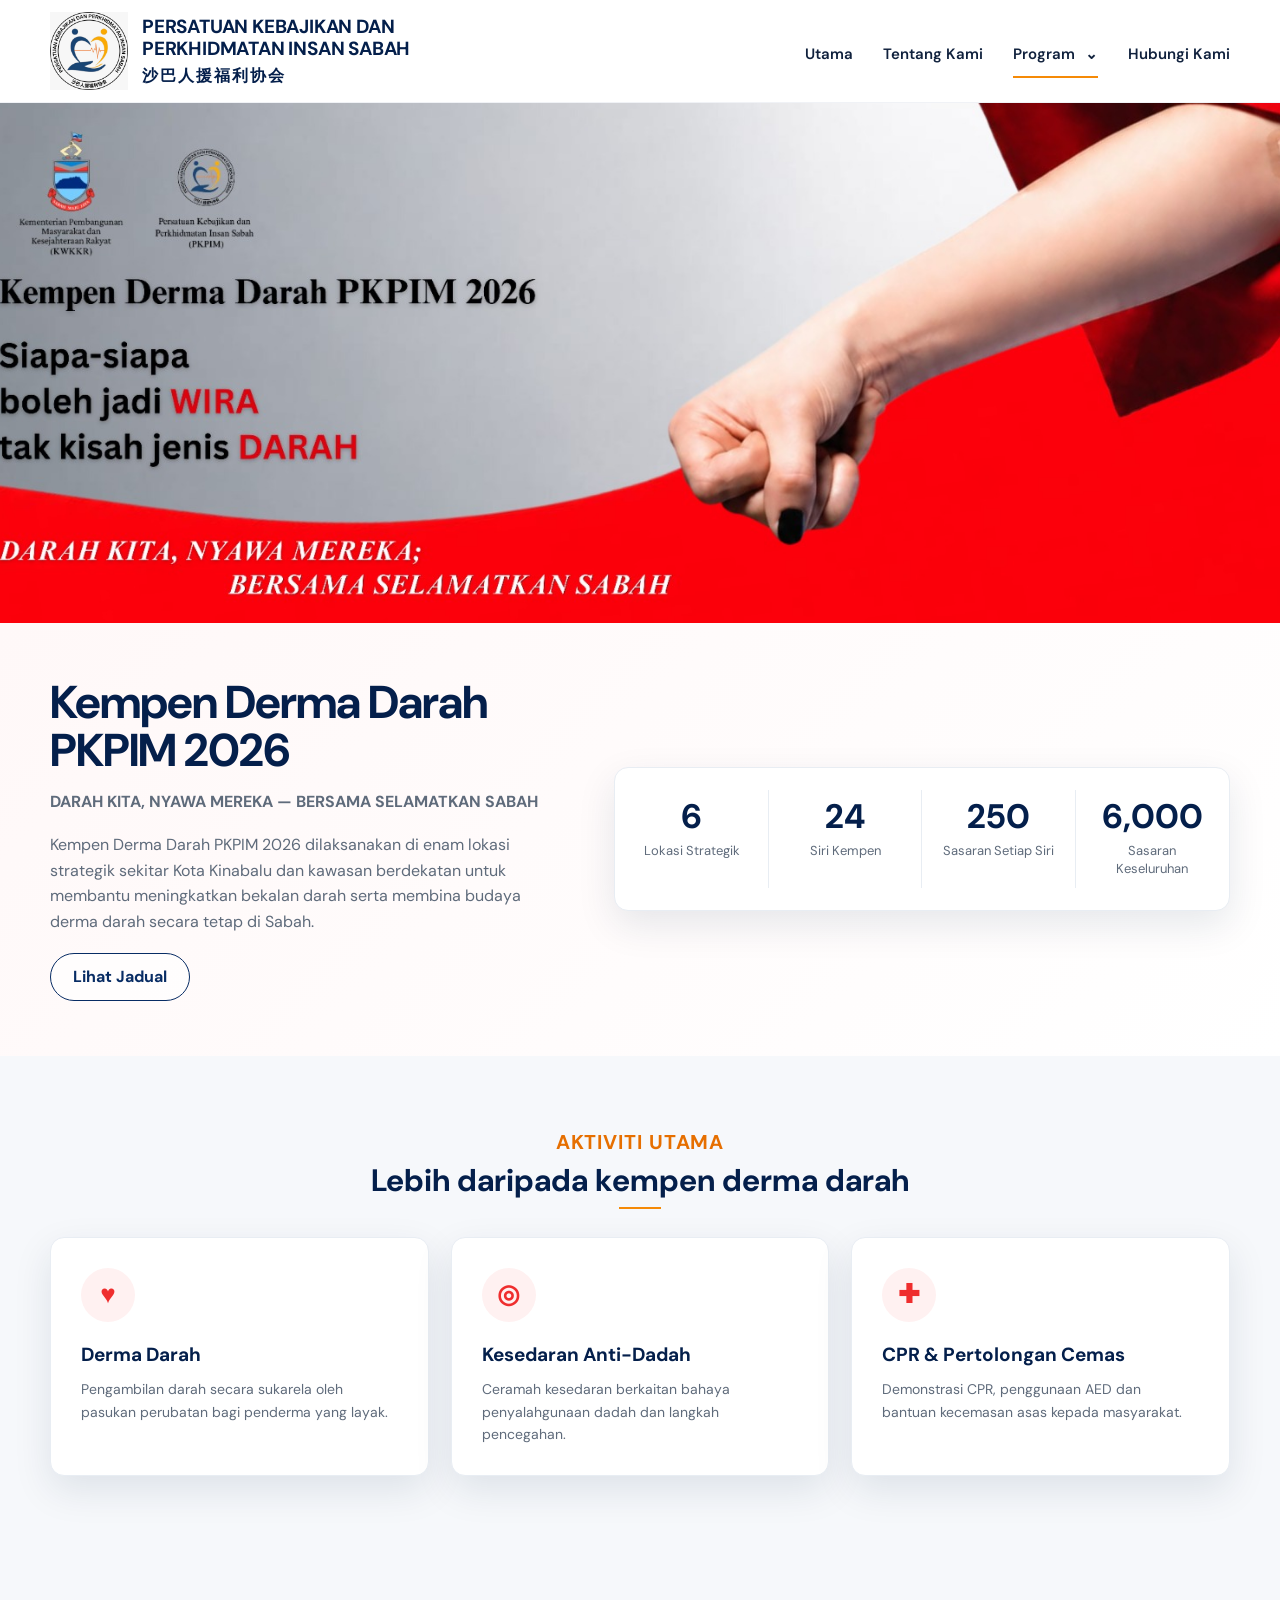
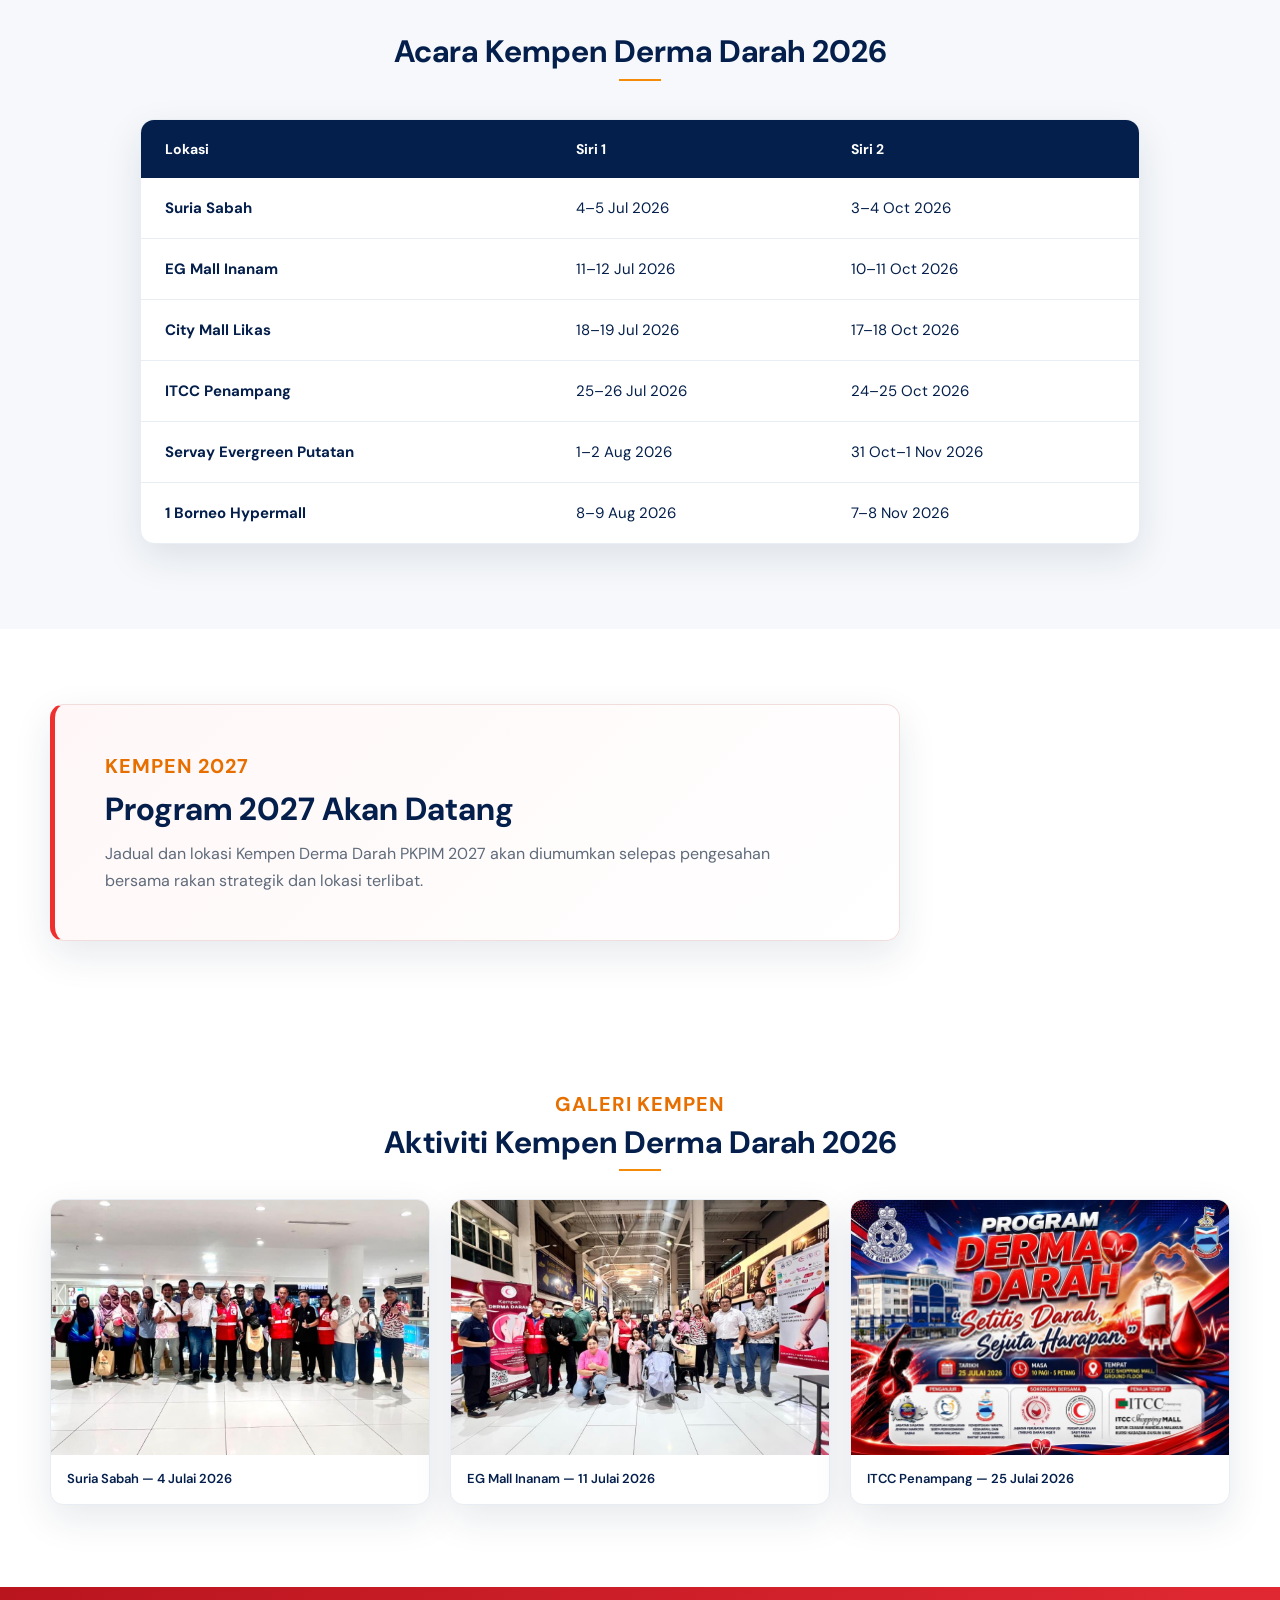
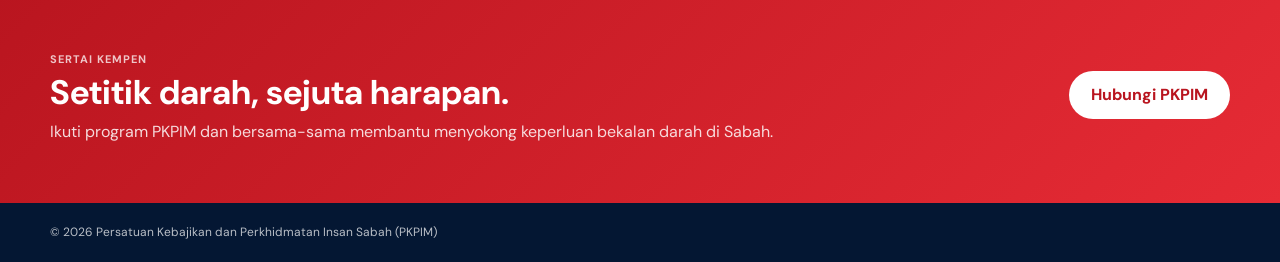
==== blood-donation.html @ ad0c4888 "Add files via upload" ====
<!DOCTYPE html>
<html lang="ms">
<head>
  <meta charset="UTF-8" />
  <meta name="viewport" content="width=device-width, initial-scale=1.0" />

  <meta
    name="description"
    content="Kempen Derma Darah PKPIM 2027 oleh Persatuan Kebajikan dan Perkhidmatan Insan Sabah."
  />

  <title>Kempen Derma Darah | PKPIM</title>

  <link rel="preconnect" href="https://fonts.googleapis.com" />
  <link rel="preconnect" href="https://fonts.gstatic.com" crossorigin />

  <link
    href="https://fonts.googleapis.com/css2?family=DM+Sans:wght@400;500;600;700&display=swap"
    rel="stylesheet"
  />

  <link rel="stylesheet" href="style.css" />
</head>

<body>

  <header class="site-header" id="top">
    <nav class="navbar container" aria-label="Navigasi utama">

      <a class="brand" href="index.html" aria-label="PKPIM halaman utama">
        <img
          src="assets/pkpim-logo.png"
          alt="Logo Persatuan Kebajikan dan Perkhidmatan Insan Sabah"
        />

        <span class="brand-copy">
          <strong>
            PERSATUAN KEBAJIKAN DAN<br />
            PERKHIDMATAN INSAN SABAH
          </strong>

          <small>沙巴人援福利协会</small>
        </span>
      </a>

      <button
        class="menu-toggle"
        type="button"
        aria-expanded="false"
        aria-controls="nav-menu"
        aria-label="Buka menu"
      >
        <span></span>
        <span></span>
        <span></span>
      </button>

      <div class="nav-menu" id="nav-menu">

        <a href="index.html">Utama</a>

        <a href="index.html#tentang">Tentang Kami</a>

        <div class="dropdown">

          <button
            class="dropdown-toggle active"
            type="button"
            aria-expanded="false"
          >
            Program
            <span class="chevron">⌄</span>
          </button>

          <div class="dropdown-menu">

            <a
              class="current-program"
              href="blood-donation.html"
            >
              Kempen Derma Darah
            </a>

            <a href="rotikan.html">
              ROTIKAN - Pendidikan Autisme
            </a>

            <a href="index.html#van-jenazah">
              Perkhidmatan Van Jenazah
            </a>

          </div>
        </div>

        <a href="index.html#hubungi">
          Hubungi Kami
        </a>

      </div>
    </nav>
  </header>


  <main>

    <!-- =========================
         BLOOD DONATION POSTER
         ========================= -->

    <section class="blood-hero">
      <div class="blood-hero-image"></div>
    </section>


    <!-- =========================
         BLOOD DONATION INTRO
         ========================= -->

    <section class="blood-intro">
  <div class="container blood-intro-grid">

    <div class="blood-hero-copy">
      <span class="blood-kicker"></span>

      <h1>
        Kempen Derma Darah<br />
        PKPIM 2026
      </h1>

      <p class="blood-tagline">
        DARAH KITA, NYAWA MEREKA — BERSAMA SELAMATKAN SABAH
      </p>

      <p>
        Kempen Derma Darah PKPIM 2026 dilaksanakan di enam lokasi strategik
        sekitar Kota Kinabalu dan kawasan berdekatan untuk membantu meningkatkan
        bekalan darah serta membina budaya derma darah secara tetap di Sabah.
      </p>

      <div class="hero-actions">

        <a class="btn btn-outline" href="#jadual-2026">
          Lihat Jadual
        </a>
      </div>
    </div>


    <div class="blood-stats-card">

      <div>
        <strong>6</strong>
        <span>Lokasi Strategik</span>
      </div>

      <div>
        <strong>24</strong>
        <span>Siri Kempen</span>
      </div>

      <div>
        <strong>250</strong>
        <span>Sasaran Setiap Siri</span>
      </div>

      <div>
        <strong>6,000</strong>
        <span>Sasaran Keseluruhan</span>
      </div>

    </div>

  </div>
</section>


    <!-- =========================
         ACTIVITIES
         ========================= -->

    <section class="blood-activities">

      <div class="container">

        <div class="section-title center">

          <span>
            AKTIVITI UTAMA
          </span>

          <h2>
            Lebih daripada kempen derma darah
          </h2>

          <i></i>

        </div>


        <div class="blood-card-grid">

          <article class="blood-info-card">

            <div class="blood-card-icon">
              ♥
            </div>

            <h3>
              Derma Darah
            </h3>

            <p>
              Pengambilan darah secara sukarela oleh pasukan
              perubatan bagi penderma yang layak.
            </p>

          </article>


          <article class="blood-info-card">

            <div class="blood-card-icon">
              ◎
            </div>

            <h3>
              Kesedaran Anti-Dadah
            </h3>

            <p>
              Ceramah kesedaran berkaitan bahaya penyalahgunaan dadah
              dan langkah pencegahan.
            </p>

          </article>


          <article class="blood-info-card">

            <div class="blood-card-icon">
              ✚
            </div>

            <h3>
              CPR &amp; Pertolongan Cemas
            </h3>

            <p>
              Demonstrasi CPR, penggunaan AED dan bantuan kecemasan
              asas kepada masyarakat.
            </p>

          </article>

        </div>

      </div>

    </section>

    <!-- =========================
         Schedule of the Event
         ========================= -->

    <section class="blood-schedule" id="jadual-2026">
  <div class="container">

    <div class="section-title center">
      <h2>Acara Kempen Derma Darah 2026</h2>
      <i></i>
    </div>

    <div class="blood-table-wrap">

      <table class="blood-event-table">

        <thead>
          <tr>
            <th>Lokasi</th>
            <th>Siri 1</th>
            <th>Siri 2</th>
          </tr>
        </thead>

        <tbody>

          <tr>
            <td>Suria Sabah</td>
            <td>4–5 Jul 2026</td>
            <td>3–4 Oct 2026</td>
          </tr>

          <tr>
            <td>EG Mall Inanam</td>
            <td>11–12 Jul 2026</td>
            <td>10–11 Oct 2026</td>
          </tr>

          <tr>
            <td>City Mall Likas</td>
            <td>18–19 Jul 2026</td>
            <td>17–18 Oct 2026</td>
          </tr>

          <tr>
            <td>ITCC Penampang</td>
            <td>25–26 Jul 2026</td>
            <td>24–25 Oct 2026</td>
          </tr>

          <tr>
            <td>Servay Evergreen Putatan</td>
            <td>1–2 Aug 2026</td>
            <td>31 Oct–1 Nov 2026</td>
          </tr>

          <tr>
            <td>1 Borneo Hypermall</td>
            <td>8–9 Aug 2026</td>
            <td>7–8 Nov 2026</td>
          </tr>

        </tbody>

      </table>

    </div>

  </div>
</section>


<!-- 2027 -->

<section class="blood-coming-soon">

  <div class="container">

    <div class="blood-coming-soon-inner">

      <span class="section-kicker">
        KEMPEN 2027
      </span>

      <h2>
        Program 2027 Akan Datang
      </h2>

      <p>
        Jadual dan lokasi Kempen Derma Darah PKPIM 2027 akan
        diumumkan selepas pengesahan bersama rakan strategik
        dan lokasi terlibat.
      </p>

    </div>

  </div>

</section>


    <!-- =========================
         GALLERY
         ========================= -->

    <section
      class="blood-gallery"
      id="galeri-kempen"
    >

      <div class="container">

        <div class="section-title center">

          <span>
            GALERI KEMPEN
          </span>

          <h2>
            Aktiviti Kempen Derma Darah 2026
          </h2>

          <i></i>

        </div>


        <div class="blood-gallery-grid">

          <figure>

            <img
              src="assets/blood-suriasabah.jpg"
              alt="Aktiviti kempen derma darah PKPIM di Suria Sabah"
            />

            <figcaption>
              Suria Sabah — 4 Julai 2026
            </figcaption>

          </figure>


          <figure>

            <img
              src="assets/blood-egmall.jpg"
              alt="Aktiviti kempen derma darah PKPIM di EG Mall Inanam"
            />

            <figcaption>
              EG Mall Inanam — 11 Julai 2026
            </figcaption>

          </figure>


          <figure>

            <img
              src="assets/blood-itcc.jpg"
              alt="Aktiviti kempen derma darah PKPIM di ITCC Penampang"
            />

            <figcaption>
              ITCC Penampang — 25 Julai 2026
            </figcaption>

          </figure>

        </div>

      </div>

    </section>


    <!-- =========================
         CTA
         ========================= -->

    <section class="blood-cta">

      <div class="container blood-cta-inner">

        <div>

          <span>
            SERTAI KEMPEN
          </span>

          <h2>
            Setitik darah, sejuta harapan.
          </h2>

          <p>
            Ikuti program PKPIM dan bersama-sama membantu menyokong
            keperluan bekalan darah di Sabah.
          </p>

        </div>


        <a
          class="btn blood-white-btn"
          href="index.html#hubungi"
        >
          Hubungi PKPIM
        </a>

      </div>

    </section>

  </main>


  <footer class="footer">

    <div class="container footer-row">

      <span>
        ©
        <span id="year"></span>
        Persatuan Kebajikan dan Perkhidmatan Insan Sabah (PKPIM)
      </span>


    </div>

  </footer>


  <script src="script.js"></script>

</body>
</html>
---- style.css ----
:root {
  --navy: #082c64;
  --navy-dark: #041f4b;
  --orange: #f58a07;
  --orange-dark: #e66f00;
  --red: #ef2e2e;
  --ink: #10213d;
  --muted: #5f6b7b;
  --line: #e8edf3;
  --surface: #ffffff;
  --soft: #f6f8fb;
  --shadow: 0 14px 38px rgba(12, 37, 71, 0.10);
  --radius: 14px;
  --container: 1180px;
}

* { box-sizing: border-box; }
html { scroll-behavior: smooth; }
body {
  margin: 0;
  font-family: "DM Sans", Arial, sans-serif;
  color: var(--ink);
  background: #fff;
  line-height: 1.6;
}
img { max-width: 100%; display: block; }
a { color: inherit; text-decoration: none; }
button { font: inherit; }
.container { width: min(var(--container), calc(100% - 40px)); margin: 0 auto; }

.site-header {
  position: sticky;
  top: 0;
  z-index: 1000;
  background: rgba(255, 255, 255, 0.97);
  border-bottom: 1px solid rgba(8, 44, 100, 0.06);
  backdrop-filter: blur(14px);
}

.navbar {
  min-height: 102px;
  display: flex;
  align-items: center;
  justify-content: space-between;
  gap: 28px;
}

.brand { display: flex; align-items: center; gap: 14px; min-width: 410px; }
.brand img { width: 78px; height: 78px; object-fit: contain; }
.brand-copy { display: flex; flex-direction: column; line-height: 1.18; }
.brand-copy strong { color: var(--navy-dark); font-size: 19px; font-weight: 700; letter-spacing: -0.2px; }
.brand-copy small { margin-top: 7px; color: var(--navy-dark); font-size: 16px; font-weight: 700; letter-spacing: 2px; }

.nav-menu { display: flex; align-items: center; gap: 30px; font-size: 15px; font-weight: 600; white-space: nowrap; }
.nav-menu > a:not(.support-button), .dropdown-toggle { position: relative; padding: 39px 0 34px; }
.nav-menu > a:not(.support-button)::after, .dropdown-toggle::after {
  content: "";
  position: absolute;
  left: 0;
  right: 0;
  bottom: 22px;
  height: 2px;
  background: var(--orange);
  transform: scaleX(0);
  transition: transform .2s ease;
}
.nav-menu > a:hover::after, .nav-menu > a.active::after, .dropdown:hover .dropdown-toggle::after { transform: scaleX(1); }
.nav-menu > a.active { color: var(--orange-dark); }

.dropdown { position: relative; }
.dropdown-toggle { border: 0; background: transparent; color: var(--ink); font-weight: 600; cursor: pointer; }
.chevron { margin-left: 6px; }
.dropdown-menu {
  position: absolute;
  left: -20px;
  top: 78px;
  min-width: 270px;
  padding: 9px;
  background: #fff;
  border: 1px solid var(--line);
  border-radius: 12px;
  box-shadow: var(--shadow);
  opacity: 0;
  visibility: hidden;
  transform: translateY(8px);
  transition: .2s ease;
}
.dropdown:hover .dropdown-menu, .dropdown.open .dropdown-menu { opacity: 1; visibility: visible; transform: translateY(0); }
.dropdown-menu a { display: block; padding: 11px 12px; border-radius: 8px; color: var(--ink); }
.dropdown-menu a:hover { background: var(--soft); color: var(--orange-dark); }

.support-button {
  display: inline-flex;
  align-items: center;
  gap: 8px;
  color: white;
  background: linear-gradient(135deg, var(--orange), #ff9d1c);
  padding: 13px 22px;
  border-radius: 999px;
  box-shadow: 0 8px 20px rgba(245, 138, 7, .22);
}

.menu-toggle { display: none; border: 0; background: transparent; padding: 6px; cursor: pointer; }
.menu-toggle span { display: block; width: 26px; height: 2px; margin: 5px 0; background: var(--navy-dark); }

.hero {
  position: relative;
  min-height: 500px;
  overflow: hidden;
  background: linear-gradient(90deg, #fffdf8 0%, #fff8ec 45%, #f3eadc 100%);
}
.hero-background {
  position: absolute;
  inset: 0 0 0 45%;
  background:
    linear-gradient(90deg, rgba(255, 250, 241, 1) 0%, rgba(255, 250, 241, .22) 22%, rgba(255,255,255,0) 42%),
    url("assets/hero-community.png") center/cover no-repeat;
}
.hero::after {
  content: "";
  position: absolute;
  inset: 0;
  pointer-events: none;
  background: linear-gradient(90deg, rgba(255,250,241,.22), rgba(255,255,255,0));
}
.hero-layout { position: relative; z-index: 2; min-height: 440px; display: flex; align-items: center; }
.hero-content { width: 50%; padding: 54px 0 92px; }
.hero h1 { margin: 0 0 16px; color: var(--navy-dark); font-size: clamp(42px, 4.3vw, 64px); line-height: 1.03; letter-spacing: -2px; }
.hero p { max-width: 590px; margin: 0 0 26px; color: #34445c; font-size: 18px; line-height: 1.55; }
.hero-actions { display: flex; flex-wrap: wrap; gap: 14px; }
.btn { display: inline-flex; align-items: center; justify-content: center; min-height: 48px; padding: 0 22px; border-radius: 999px; font-weight: 700; transition: .2s ease; }
.btn-primary { background: var(--navy); color: #fff; box-shadow: 0 8px 20px rgba(8,44,100,.18); }
.btn-primary:hover { background: var(--navy-dark); transform: translateY(-1px); }
.btn-outline { border: 1.5px solid var(--navy); color: var(--navy); background: rgba(255,255,255,.72); }
.btn-outline:hover { background: #fff; transform: translateY(-1px); }

.values-wrap { position: relative; z-index: 4; margin-top: -64px; }
.values-bar {
  display: grid;
  grid-template-columns: repeat(3, 1fr);
  background: linear-gradient(135deg, var(--navy), #0b3f84);
  border-radius: 12px 12px 0 0;
  overflow: hidden;
  box-shadow: 0 18px 40px rgba(7, 35, 77, .20);
}
.value-item { min-height: 124px; display: grid; grid-template-columns: 64px 1fr; align-items: center; gap: 14px; padding: 26px 34px; color: white; position: relative; }
.value-item:not(:last-child)::after { content: ""; position: absolute; right: 0; top: 24px; bottom: 24px; width: 1px; background: rgba(255,255,255,.28); }
.value-icon { color: var(--orange); font-size: 44px; line-height: 1; }
.value-item h3 { margin: 0 0 5px; font-size: 20px; }
.value-item p { margin: 0; color: rgba(255,255,255,.88); font-size: 14px; line-height: 1.45; }

.program-section { padding: 44px 0 28px; background: #fff; }
.section-title.center { text-align: center; margin-bottom: 28px; }
.section-title span, .section-kicker { color: var(--orange-dark); font-size: 20px; font-weight: 700; letter-spacing: .9px; }
.section-title h2 { margin: 4px 0 8px; color: var(--navy-dark); font-size: 31px; line-height: 1.2; }
.section-title i { display: block; width: 42px; height: 2px; margin: 0 auto; background: var(--orange); }
.program-grid { display: grid; grid-template-columns: repeat(3, 1fr); gap: 20px; }
.program-card { display: grid; grid-template-columns: 92px 1fr; gap: 18px; align-items: start; min-height: 166px; padding: 26px 24px; border: 1px solid #edf1f5; border-radius: 10px; background: #fff; box-shadow: var(--shadow); transition: transform .2s ease, box-shadow .2s ease; }
.program-card:hover { transform: translateY(-4px); box-shadow: 0 20px 48px rgba(12,37,71,.13); }
.program-icon { width: 74px; height: 74px; border-radius: 50%; display: grid; place-items: center; color: #fff; font-size: 35px; font-weight: 700; }
.blood-icon { background: linear-gradient(145deg, #f53b3b, #dc2424); }
.bread-icon { background: linear-gradient(145deg, #ff9e0c, #f07c00); }
.hearse-icon { background: linear-gradient(145deg, #596270, #303a48); }
.program-copy h3 { margin: 0 0 7px; color: var(--navy-dark); font-size: 18px; line-height: 1.25; }
.program-copy p { margin: 0 0 14px; color: var(--muted); font-size: 14px; line-height: 1.52; }
.learn-more { display: inline-flex; align-items: center; gap: 9px; font-size: 13px; font-weight: 500; }
.learn-more span { font-size: 24px; line-height: 0; }
.red-link { color: var(--red); }
.orange-link { color: var(--orange-dark); }
.disabled { color: #7d8795; }

.about-section { padding: 46px 0 50px; background: linear-gradient(90deg, #fff, #fbfcfe); border-top: 1px solid #f1f4f7; }
.about-grid { display: grid; grid-template-columns: 1.1fr 1.55fr; gap: 84px; align-items: end; }
.about-copy h2 { margin: 5px 0 12px; color: var(--navy-dark); font-size: 29px; line-height: 1.16; }
.about-copy p { margin: 0; color: var(--muted); font-size: 14px; max-width: 540px; }
.about-values { display: grid; grid-template-columns: repeat(3, 1fr); }
.about-values article { padding: 0 26px; min-height: 118px; }
.about-values article:not(:last-child) { border-right: 1px solid var(--line); }
.mini-icon { color: var(--navy); font-size: 32px; line-height: 1; margin-bottom: 8px; }
.about-values h3 { margin: 0 0 5px; color: var(--navy-dark); font-size: 15px; }
.about-values p { margin: 0; color: var(--muted); font-size: 12px; line-height: 1.45; }

.info-strip { padding: 24px 0; background: var(--soft); border-top: 1px solid var(--line); border-bottom: 1px solid var(--line); }
.info-grid { display: grid; grid-template-columns: repeat(3, 1fr); gap: 30px; }
.info-grid div { display: flex; flex-direction: column; }
.info-grid span { color: var(--orange-dark); font-size: 11px; font-weight: 700; letter-spacing: .8px; }
.info-grid strong { color: var(--navy-dark); font-size: 15px; }

.gallery-section { padding: 50px 0; }
.compact-section { text-align: center; max-width: 760px; }
.compact-section h2 { margin: 4px 0 8px; color: var(--navy-dark); }
.compact-section p { color: var(--muted); margin: 0; }

.contact-section { background: linear-gradient(135deg, var(--navy-dark), var(--navy)); color: white; padding: 52px 0; }
.contact-grid { display: grid; grid-template-columns: 1fr 1fr; gap: 80px; align-items: center; }
.section-kicker.light { color: #ffae3c; }
.contact-section h2 { margin: 6px 0 0; font-size: 34px; line-height: 1.16; }
.contact-details p { margin: 0 0 8px; color: rgba(255,255,255,.84); }
.contact-details a { color: #fff; font-weight: 600; }

.footer { padding: 20px 0; background: #041733; color: rgba(255,255,255,.72); font-size: 12px; }
.footer-row { display: flex; align-items: center; justify-content: space-between; gap: 20px; }
.footer a { color: #fff; }

@media (max-width: 1100px) {
  .brand { min-width: auto; }
  .brand-copy strong { font-size: 15px; }
  .brand-copy small { font-size: 13px; }
  .nav-menu { gap: 18px; }
  .support-button { padding: 11px 15px; }
}

@media (max-width: 900px) {
  .navbar { min-height: 82px; }
  .brand img { width: 60px; height: 60px; }
  .brand-copy strong { font-size: 13px; }
  .brand-copy small { font-size: 11px; }
  .menu-toggle { display: block; }
  .nav-menu {
    position: absolute;
    top: 82px;
    left: 0;
    right: 0;
    display: none;
    flex-direction: column;
    align-items: stretch;
    gap: 0;
    padding: 12px 20px 22px;
    background: white;
    border-top: 1px solid var(--line);
    box-shadow: 0 16px 30px rgba(0,0,0,.08);
  }
  .nav-menu.open { display: flex; }
  .nav-menu > a:not(.support-button), .dropdown-toggle { width: 100%; padding: 12px 0; text-align: left; }
  .nav-menu > a::after, .dropdown-toggle::after { display: none; }
  .support-button { margin-top: 8px; align-self: flex-start; }
  .dropdown-menu { position: static; display: none; opacity: 1; visibility: visible; transform: none; box-shadow: none; border: 0; padding: 0 0 0 14px; }
  .dropdown.open .dropdown-menu { display: block; }

  .hero-background { inset: 0; opacity: .33; background-position: 65% center; }
  .hero::before { content: ""; position: absolute; inset: 0; background: rgba(255,250,241,.58); }
  .hero-content { width: 80%; }
  .values-bar { grid-template-columns: 1fr; border-radius: 12px; }
  .value-item:not(:last-child)::after { left: 28px; right: 28px; top: auto; bottom: 0; width: auto; height: 1px; }
  .program-grid { grid-template-columns: 1fr; }
  .about-grid { grid-template-columns: 1fr; gap: 34px; }
  .about-values { gap: 0; }
  .contact-grid { grid-template-columns: 1fr; gap: 28px; }
}

@media (max-width: 620px) {
  .container { width: min(100% - 28px, var(--container)); }
  .brand-copy { display: none; }
  .hero-layout { min-height: 420px; }
  .hero-content { width: 100%; padding: 48px 0 96px; }
  .hero h1 { font-size: 42px; }
  .hero p { font-size: 16px; }
  .hero-actions { flex-direction: column; align-items: flex-start; }
  .values-wrap { margin-top: -54px; }
  .value-item { padding: 22px 24px; grid-template-columns: 48px 1fr; }
  .value-icon { font-size: 34px; }
  .program-card { grid-template-columns: 72px 1fr; padding: 22px 18px; }
  .program-icon { width: 62px; height: 62px; }
  .about-values { grid-template-columns: 1fr; }
  .about-values article { padding: 18px 0; border-right: 0 !important; border-bottom: 1px solid var(--line); }
  .info-grid { grid-template-columns: 1fr; gap: 16px; }
  .footer-row { flex-direction: column; align-items: flex-start; }
}

/* =========================
   KEMPEN DERMA DARAH PAGE
   ========================= */

.current-program {
  color: var(--red) !important;
  font-weight: 700 !important;
}

.dropdown-toggle.active::after {
  transform: scaleX(1);
}


/* =========================
   BLOOD HERO POSTER
   ========================= */

.blood-hero {
  width: 100%;
  height: 520px;
  overflow: hidden;
  background: #fff;
}

.blood-hero-image {
  width: 100%;
  height: 100%;

  background:
    url("assets/blood-donation-poster.jpg")
    center center / cover
    no-repeat;
}


/* =========================
   BLOOD INTRO
   ========================= */

.blood-intro {
  padding: 55px 0;
  background: linear-gradient(
    135deg,
    #fff8f8 0%,
    #ffffff 100%
  );
}

.blood-intro-grid {
  display: grid;
  grid-template-columns: 0.9fr 1.1fr;
  gap: 60px;
  align-items: center;
}

.blood-hero-copy {
  width: 100%;
}


.blood-hero-copy h1 {
  margin: 0 0 14px;
  color: var(--navy-dark);
  font-size: 46px;
  line-height: 1.05;
  letter-spacing: -1px;
}

.blood-tagline {
  color: var(--red);
  font-weight: 700;
  font-size: 15px;
}

.blood-hero-copy > p {
  max-width: 550px;
  color: var(--muted);
  font-size: 16px;
  margin: 0 0 18px;
}

.blood-btn {
  background: var(--red);
  color: #fff;
}

.blood-btn:hover {
  background: #d92424;
  transform: translateY(-1px);
}


/* =========================
   BLOOD STATS
   ========================= */

.blood-stats-card {
  display: grid;
  grid-template-columns: repeat(4, 1fr);

  background: #fff;
  border: 1px solid var(--line);
  border-radius: 14px;

  box-shadow: var(--shadow);
  overflow: hidden;
}

.blood-stats-card div {
  position: relative;
  padding: 32px 16px;
  text-align: center;
}

.blood-stats-card div:not(:last-child)::after {
  content: "";
  position: absolute;
  right: 0;
  top: 22px;
  bottom: 22px;
  width: 1px;
  background: var(--line);
}

.blood-stats-card strong {
  display: block;
  color: var(--navy-dark);
  font-size: 34px;
  line-height: 1;
}

.blood-stats-card span {
  display: block;
  margin-top: 8px;
  color: var(--muted);
  font-size: 13px;
  line-height: 1.4;
}


/* =========================
   BLOOD ABOUT
   ========================= */

.blood-about,
.blood-partners {
  padding: 72px 0;
}

.blood-two-col {
  display: grid;
  grid-template-columns: .85fr 1.15fr;
  gap: 90px;
  align-items: start;
}

.blood-two-col h2 {
  margin: 7px 0 0;
  color: var(--navy-dark);
  font-size: 34px;
  line-height: 1.16;
}

.blood-body-copy p {
  margin: 0 0 16px;
  color: var(--muted);
  font-size: 16px;
}


/* =========================
   ACTIVITIES
   ========================= */

.blood-activities {
  padding: 70px 0 78px;
  background: var(--soft);
}

.blood-card-grid {
  display: grid;
  grid-template-columns: repeat(3, 1fr);
  gap: 22px;
}

.blood-info-card {
  background: #fff;
  border: 1px solid var(--line);
  border-radius: 14px;
  padding: 30px;
  box-shadow: var(--shadow);
}

.blood-card-icon {
  width: 54px;
  height: 54px;
  border-radius: 50%;

  display: grid;
  place-items: center;

  margin-bottom: 18px;

  background: #fff1f1;
  color: var(--red);

  font-size: 26px;
  font-weight: 700;
}

.blood-info-card h3 {
  margin: 0 0 8px;
  color: var(--navy-dark);
  font-size: 19px;
}

.blood-info-card p {
  margin: 0;
  color: var(--muted);
  font-size: 14px;
}


/* =========================
   PARTNERS
   ========================= */

.blood-partners {
  background: #fff;
  border-top: 1px solid var(--line);
}

.partner-list {
  display: grid;
  grid-template-columns: repeat(2, 1fr);
  gap: 12px;
}

.partner-list span {
  padding: 18px 20px;
  border: 1px solid var(--line);
  border-radius: 10px;

  color: var(--navy-dark);
  font-weight: 600;

  background: #fff;
}


/* =========================
   GALLERY
   ========================= */

.blood-gallery {
  padding: 72px 0 82px;
  background: #fff;
}

.blood-gallery-grid {
  display: grid;
  grid-template-columns: repeat(3, 1fr);
  gap: 20px;
}

.blood-gallery figure {
  margin: 0;

  border-radius: 13px;
  overflow: hidden;

  background: #fff;
  border: 1px solid var(--line);

  box-shadow: var(--shadow);
}

.blood-gallery img {
  width: 100%;
  height: 255px;
  object-fit: cover;
}

.blood-gallery figcaption {
  padding: 14px 16px;
  color: var(--navy-dark);
  font-size: 13px;
  font-weight: 600;
}


/* =========================
   CTA
   ========================= */

.blood-cta {
  padding: 58px 0;

  background: linear-gradient(
    135deg,
    #b9151f,
    #e62b35
  );

  color: #fff;
}

.blood-cta-inner {
  display: flex;
  justify-content: space-between;
  align-items: center;
  gap: 40px;
}

.blood-cta span {
  font-size: 11px;
  font-weight: 700;
  letter-spacing: 1px;

  color: rgba(255, 255, 255, .75);
}

.blood-cta h2 {
  margin: 4px 0 7px;
  font-size: 34px;
  line-height: 1.12;
}

.blood-cta p {
  margin: 0;
  color: rgba(255, 255, 255, .84);
}

.blood-white-btn {
  background: #fff;
  color: #b9151f;
  white-space: nowrap;
}

.blood-white-btn:hover {
  transform: translateY(-1px);
}


/* =========================
   TABLET
   ========================= */

@media (max-width: 900px) {

  .blood-hero {
    height: 380px;
  }

  .blood-intro-grid,
  .blood-two-col {
    grid-template-columns: 1fr;
    gap: 36px;
  }

  .blood-stats-card {
    grid-template-columns: repeat(2, 1fr);
  }

  .blood-stats-card div:nth-child(2)::after {
    display: none;
  }

  .blood-stats-card div:nth-child(1),
  .blood-stats-card div:nth-child(2) {
    border-bottom: 1px solid var(--line);
  }

  .blood-card-grid,
  .blood-gallery-grid {
    grid-template-columns: 1fr;
  }

  .blood-gallery img {
    height: auto;
  }

  .blood-cta-inner {
    align-items: flex-start;
    flex-direction: column;
  }

}


/* =========================
   MOBILE
   ========================= */

@media (max-width: 620px) {

  .blood-hero {
    height: 250px;
  }

  .blood-hero-image {
    background-position: center;
  }

  .blood-intro {
    padding: 42px 0;
  }

  .blood-hero-copy h1 {
    font-size: 36px;
  }

  .blood-stats-card div {
    padding: 24px 12px;
  }

  .blood-stats-card strong {
    font-size: 28px;
  }

  .blood-about,
  .blood-partners,
  .blood-gallery,
  .blood-activities {
    padding: 52px 0;
  }

  .blood-two-col h2 {
    font-size: 29px;
  }

  .partner-list {
    grid-template-columns: 1fr;
  }

}

/* =========================
   BLOOD EVENT SCHEDULE
   ========================= */

.blood-schedule {
  padding: 75px 0 85px;
  background: var(--soft);
}


/* Table container */

.blood-table-wrap {
  max-width: 1000px;
  margin: 38px auto 0;

  background: #fff;
  border: 1px solid var(--line);
  border-radius: 14px;

  overflow: hidden;
  box-shadow: var(--shadow);
}


/* Table */

.blood-event-table {
  width: 100%;
  border-collapse: collapse;
}


/* Table heading */

.blood-event-table thead {
  background: var(--navy-dark);
}

.blood-event-table th {
  padding: 18px 24px;

  color: #fff;
  font-size: 14px;
  font-weight: 700;

  text-align: left;
}


/* Table content */

.blood-event-table td {
  padding: 18px 24px;

  color: var(--navy-dark);
  font-size: 15px;

  border-bottom: 1px solid var(--line);
}


/* Make location stronger */

.blood-event-table td:first-child {
  font-weight: 700;
}


/* Remove border from last row */

.blood-event-table tbody tr:last-child td {
  border-bottom: none;
}


/* Hover effect */

.blood-event-table tbody tr {
  transition: background .2s ease;
}

.blood-event-table tbody tr:hover {
  background: #fff7f7;
}


/* =========================
   2027 COMING SOON
   ========================= */

.blood-coming-soon {
  padding: 75px 0;
  background: #fff;
}

.blood-coming-soon-inner {
  max-width: 850px;

  padding: 45px 50px;

  background: linear-gradient(
    135deg,
    #fff7f7,
    #ffffff
  );

  border: 1px solid #f2dddd;
  border-left: 5px solid var(--red);
  border-radius: 14px;

  box-shadow: var(--shadow);
}

.blood-coming-soon-inner h2 {
  margin: 8px 0 12px;

  color: var(--navy-dark);

  font-size: 32px;
  line-height: 1.2;
}

.blood-coming-soon-inner p {
  margin: 0;

  max-width: 720px;

  color: var(--muted);

  font-size: 16px;
  line-height: 1.7;
}


/* =========================
   TABLET
   ========================= */

@media (max-width: 900px) {

  .blood-table-wrap {
    overflow-x: auto;
  }

  .blood-event-table {
    min-width: 700px;
  }

}


/* =========================
   MOBILE
   ========================= */

@media (max-width: 620px) {

  .blood-schedule,
  .blood-coming-soon {
    padding: 52px 0;
  }

  .blood-table-wrap {
    margin-top: 28px;
    border-radius: 10px;
  }

  .blood-event-table th,
  .blood-event-table td {
    padding: 15px 18px;
    font-size: 13px;
    white-space: nowrap;
  }

  .blood-coming-soon-inner {
    padding: 32px 25px;
  }

  .blood-coming-soon-inner h2 {
    font-size: 27px;
  }

}

/* =========================
   ROTIKAN PAGE
   ========================= */
.rotikan-current { color: var(--orange-dark) !important; font-weight: 700 !important; }

.rotikan-hero {
  padding: 64px 0;
  background: linear-gradient(135deg, #fffaf1 0%, #ffffff 58%, #f7f9fc 100%);
}
.rotikan-hero-grid {
  display: grid;
  grid-template-columns: .9fr 1.1fr;
  gap: 60px;
  align-items: center;
}
.rotikan-kicker {
  display: inline-block;
  color: var(--orange-dark);
  font-size: 12px;
  font-weight: 700;
  letter-spacing: 1px;
  margin-bottom: 10px;
}
.rotikan-hero h1 {
  margin: 0;
  color: var(--navy-dark);
  font-size: clamp(54px, 6vw, 84px);
  line-height: .95;
  letter-spacing: -3px;
}
.rotikan-tagline {
  margin: 10px 0 14px !important;
  color: var(--orange-dark) !important;
  font-size: 24px !important;
  font-weight: 700;
}
.rotikan-hero-copy > p {
  max-width: 590px;
  margin: 0 0 22px;
  color: var(--muted);
  font-size: 17px;
}
.rotikan-btn { background: var(--orange); color: #fff; }
.rotikan-btn:hover { background: var(--orange-dark); transform: translateY(-1px); }
.rotikan-hero-image {
  display: flex;
  align-items: center;
  justify-content: center;

  padding: 30px;

  border-radius: 18px;
  background: #fff;

  box-shadow: 0 18px 45px rgba(95, 60, 15, .10);
}

.rotikan-hero-image img {
  width: 100%;
  max-width: 500px;

  height: auto;

  object-fit: contain;
}

.rotikan-stats { background: var(--navy-dark); color: #fff; }
.rotikan-stats-grid { display: grid; grid-template-columns: repeat(4, 1fr); }
.rotikan-stats-grid div { padding: 28px 22px; text-align: center; position: relative; }
.rotikan-stats-grid div:not(:last-child)::after {
  content: "";
  position: absolute;
  right: 0;
  top: 20px;
  bottom: 20px;
  width: 1px;
  background: rgba(255,255,255,.18);
}
.rotikan-stats strong { display: block; font-size: 30px; line-height: 1.1; }
.rotikan-stats span { display: block; margin-top: 7px; color: rgba(255,255,255,.76); font-size: 13px; }

.rotikan-about { padding: 72px 0; }
.rotikan-two-col { display: grid; grid-template-columns: .85fr 1.15fr; gap: 90px; align-items: start; }
.rotikan-two-col h2, .beneficiaries-copy h2, .live-fund-copy h2 {
  margin: 7px 0 0;
  color: var(--navy-dark);
  font-size: 34px;
  line-height: 1.16;
}
.rotikan-body-copy p { margin: 0 0 16px; color: var(--muted); font-size: 16px; }

.rotikan-beneficiaries { padding: 72px 0; background: var(--soft); }
.beneficiaries-grid { display: grid; grid-template-columns: .8fr 1.2fr; gap: 70px; align-items: center; }
.beneficiaries-copy p { color: var(--muted); margin: 16px 0 0; }
.rotikan-facts { display: grid; grid-template-columns: repeat(2, 1fr); gap: 16px; }
.rotikan-facts div { padding: 24px; background: #fff; border: 1px solid var(--line); border-radius: 12px; box-shadow: var(--shadow); }
.rotikan-facts strong { display: block; color: var(--orange-dark); font-size: 30px; line-height: 1; margin-bottom: 8px; }
.rotikan-facts span { color: var(--muted); font-size: 13px; }

.rotikan-live-fund { padding: 78px 0; background: #fff; }
.live-fund-grid { display: grid; grid-template-columns: .8fr 1.2fr; gap: 70px; align-items: center; }
.live-fund-copy p { color: var(--muted); max-width: 520px; }
.fund-status { display: inline-flex; align-items: center; gap: 8px; margin-top: 10px; color: var(--orange-dark); font-size: 13px; font-weight: 700; }
.live-dot { width: 9px; height: 9px; border-radius: 50%; background: #20a35a; box-shadow: 0 0 0 5px rgba(32,163,90,.12); }
.fund-counter-card { padding: 34px; border-radius: 16px; background: linear-gradient(135deg, #fff8ec, #ffffff); border: 1px solid #f3dfbf; box-shadow: var(--shadow); }
.fund-label { display: block; color: var(--muted); font-size: 13px; font-weight: 600; }
.fund-counter-card strong { display: block; margin: 4px 0 22px; color: var(--navy-dark); font-size: clamp(40px, 5vw, 64px); line-height: 1; }
.fund-progress { height: 12px; overflow: hidden; border-radius: 999px; background: #eee4d3; }
.fund-progress span { display: block; width: 0; height: 100%; border-radius: inherit; background: linear-gradient(90deg, var(--orange), #ffae3c); transition: width .8s ease; }
.fund-meta { display: flex; justify-content: space-between; gap: 15px; margin-top: 10px; color: var(--muted); font-size: 12px; }
.fund-note { display: block; margin-top: 18px; color: #7d8795; font-size: 11px; line-height: 1.5; }

.rotikan-fund-use { padding: 72px 0 80px; background: var(--soft); }
.rotikan-fund-list { display: grid; grid-template-columns: repeat(3, 1fr); gap: 14px; }
.rotikan-fund-list span { padding: 20px; border-radius: 11px; background: #fff; border: 1px solid var(--line); color: var(--navy-dark); font-weight: 600; text-align: center; }

.rotikan-location { padding: 76px 0 82px; background: #fff; }
.location-layout { display: grid; grid-template-columns: .72fr 1.28fr; gap: 26px; align-items: stretch; }
.location-panel, .rotikan-map-card { border: 1px solid var(--line); border-radius: 14px; overflow: hidden; background: #fff; box-shadow: var(--shadow); }
.location-panel { padding: 28px; }
.location-panel h3 { margin: 0 0 8px; color: var(--navy-dark); font-size: 20px; }
.location-panel > p { margin: 0 0 22px; color: var(--muted); font-size: 14px; }
.location-list { display: grid; gap: 12px; }
.location-empty { padding: 20px; border-radius: 10px; background: var(--soft); }
.location-empty strong { display: block; color: var(--navy-dark); margin-bottom: 6px; }
.location-empty span { display: block; color: var(--muted); font-size: 13px; }
.rotikan-map-card iframe { width: 100%; height: 420px; border: 0; display: block; }
.map-caption { padding: 12px 16px; background: #fff; color: var(--muted); font-size: 12px; border-top: 1px solid var(--line); }

.rotikan-cta { padding: 58px 0; background: linear-gradient(135deg, #d66f00, #f58a07); color: #fff; }
.rotikan-cta-inner { display: flex; justify-content: space-between; align-items: center; gap: 40px; }
.rotikan-cta span { font-size: 11px; font-weight: 700; letter-spacing: 1px; color: rgba(255,255,255,.78); }
.rotikan-cta h2 { margin: 4px 0 7px; font-size: 34px; line-height: 1.12; }
.rotikan-cta p { margin: 0; color: rgba(255,255,255,.88); }
.rotikan-white-btn { background: #fff; color: var(--orange-dark); white-space: nowrap; }
.rotikan-white-btn:hover { transform: translateY(-1px); }

@media (max-width: 900px) {
  .rotikan-hero-grid, .rotikan-two-col, .beneficiaries-grid, .live-fund-grid, .location-layout { grid-template-columns: 1fr; gap: 36px; }
  .rotikan-hero-image { order: -1; }
  .rotikan-stats-grid { grid-template-columns: repeat(2, 1fr); }
  .rotikan-stats-grid div:nth-child(2)::after { display: none; }
  .rotikan-fund-list { grid-template-columns: repeat(2, 1fr); }
  .rotikan-cta-inner { flex-direction: column; align-items: flex-start; }
}

@media (max-width: 620px) {
  .rotikan-hero { padding: 30px 0 44px; }
  .rotikan-hero h1 { font-size: 52px; }
  .rotikan-tagline { font-size: 20px !important; }
  .rotikan-about, .rotikan-beneficiaries, .rotikan-live-fund, .rotikan-fund-use, .rotikan-location { padding: 52px 0; }
  .rotikan-two-col h2, .beneficiaries-copy h2, .live-fund-copy h2 { font-size: 29px; }
  .rotikan-facts, .rotikan-fund-list { grid-template-columns: 1fr; }
  .fund-counter-card { padding: 24px; }
  .fund-meta { flex-direction: column; gap: 4px; }
  .rotikan-map-card iframe { height: 340px; }
}

/* =========================
   ROTIKAN TABUNG
   ========================= */

.rotikan-live-fund {
  padding: 80px 0 90px;
  background: #fffaf3;
}


/* Description */

.tabung-description {
  max-width: 650px;

  margin: 0 auto 45px;

  text-align: center;

  color: var(--muted);

  font-size: 16px;
  line-height: 1.7;
}


/* Center tabung */

.tabung-wrap {
  display: flex;
  justify-content: center;
  align-items: center;
}


/* Main tabung */

.tabung {
  position: relative;

  width: 350px;
}


/* =========================
   TABUNG TOP / LID
   ========================= */

.tabung-lid {
  position: relative;
  z-index: 2;

  width: 290px;
  height: 62px;

  margin: 0 auto -15px;

  background: linear-gradient(
    135deg,
    #f5a623,
    #e5830b
  );

  border-radius: 50%;

  box-shadow:
    0 8px 18px rgba(115, 70, 20, .18);
}


/* Money slot */

.tabung-slot {
  position: absolute;

  top: 20px;
  left: 50%;

  width: 100px;
  height: 10px;

  transform: translateX(-50%);

  background: #7b4a16;

  border-radius: 999px;

  box-shadow:
    inset 0 3px 4px rgba(0, 0, 0, .25);
}


/* =========================
   TABUNG BODY
   ========================= */

.tabung-body {
  position: relative;

  min-height: 330px;

  display: flex;
  flex-direction: column;
  align-items: center;
  justify-content: center;

  padding: 50px 30px;

  background: linear-gradient(
    180deg,
    #fff5dd 0%,
    #ffd88f 100%
  );

  border: 4px solid #e99a25;

  border-radius:
    30px 30px 85px 85px;

  box-shadow:
    0 25px 55px rgba(97, 62, 21, .15);

  overflow: hidden;
}


/* Slight glass effect */

.tabung-body::before {
  content: "";

  position: absolute;

  top: 20px;
  left: 25px;

  width: 50px;
  height: 210px;

  border-radius: 50%;

  background:
    rgba(255, 255, 255, .35);

  transform: rotate(8deg);
}


/* =========================
   TABUNG TEXT
   ========================= */

.tabung-label {
  position: relative;
  z-index: 2;

  margin-bottom: 12px;

  color: #a45c08;

  font-size: 12px;
  font-weight: 700;

  letter-spacing: 1.3px;
}


#rotikan-fund-total {
  position: relative;
  z-index: 2;

  color: var(--navy-dark);

  font-size: 58px;
  font-weight: 700;

  line-height: 1;
  letter-spacing: -2px;
}


/* =========================
   TABUNG BOTTOM
   ========================= */

.tabung-body::after {
  content: "";

  position: absolute;

  bottom: 20px;
  left: 50%;

  width: 150px;
  height: 18px;

  transform: translateX(-50%);

  background: rgba(229, 131, 11, .18);

  border-radius: 50%;
}


/* =========================
   MOBILE
   ========================= */

@media (max-width: 620px) {

  .rotikan-live-fund {
    padding: 55px 0 65px;
  }

  .tabung {
    width: 280px;
  }

  .tabung-lid {
    width: 235px;
    height: 52px;
  }

  .tabung-slot {
    top: 17px;
    width: 80px;
    height: 8px;
  }

  .tabung-body {
    min-height: 270px;
    padding: 40px 20px;

    border-radius:
      25px 25px 65px 65px;
  }

  #rotikan-fund-total {
    font-size: 46px;
  }

}
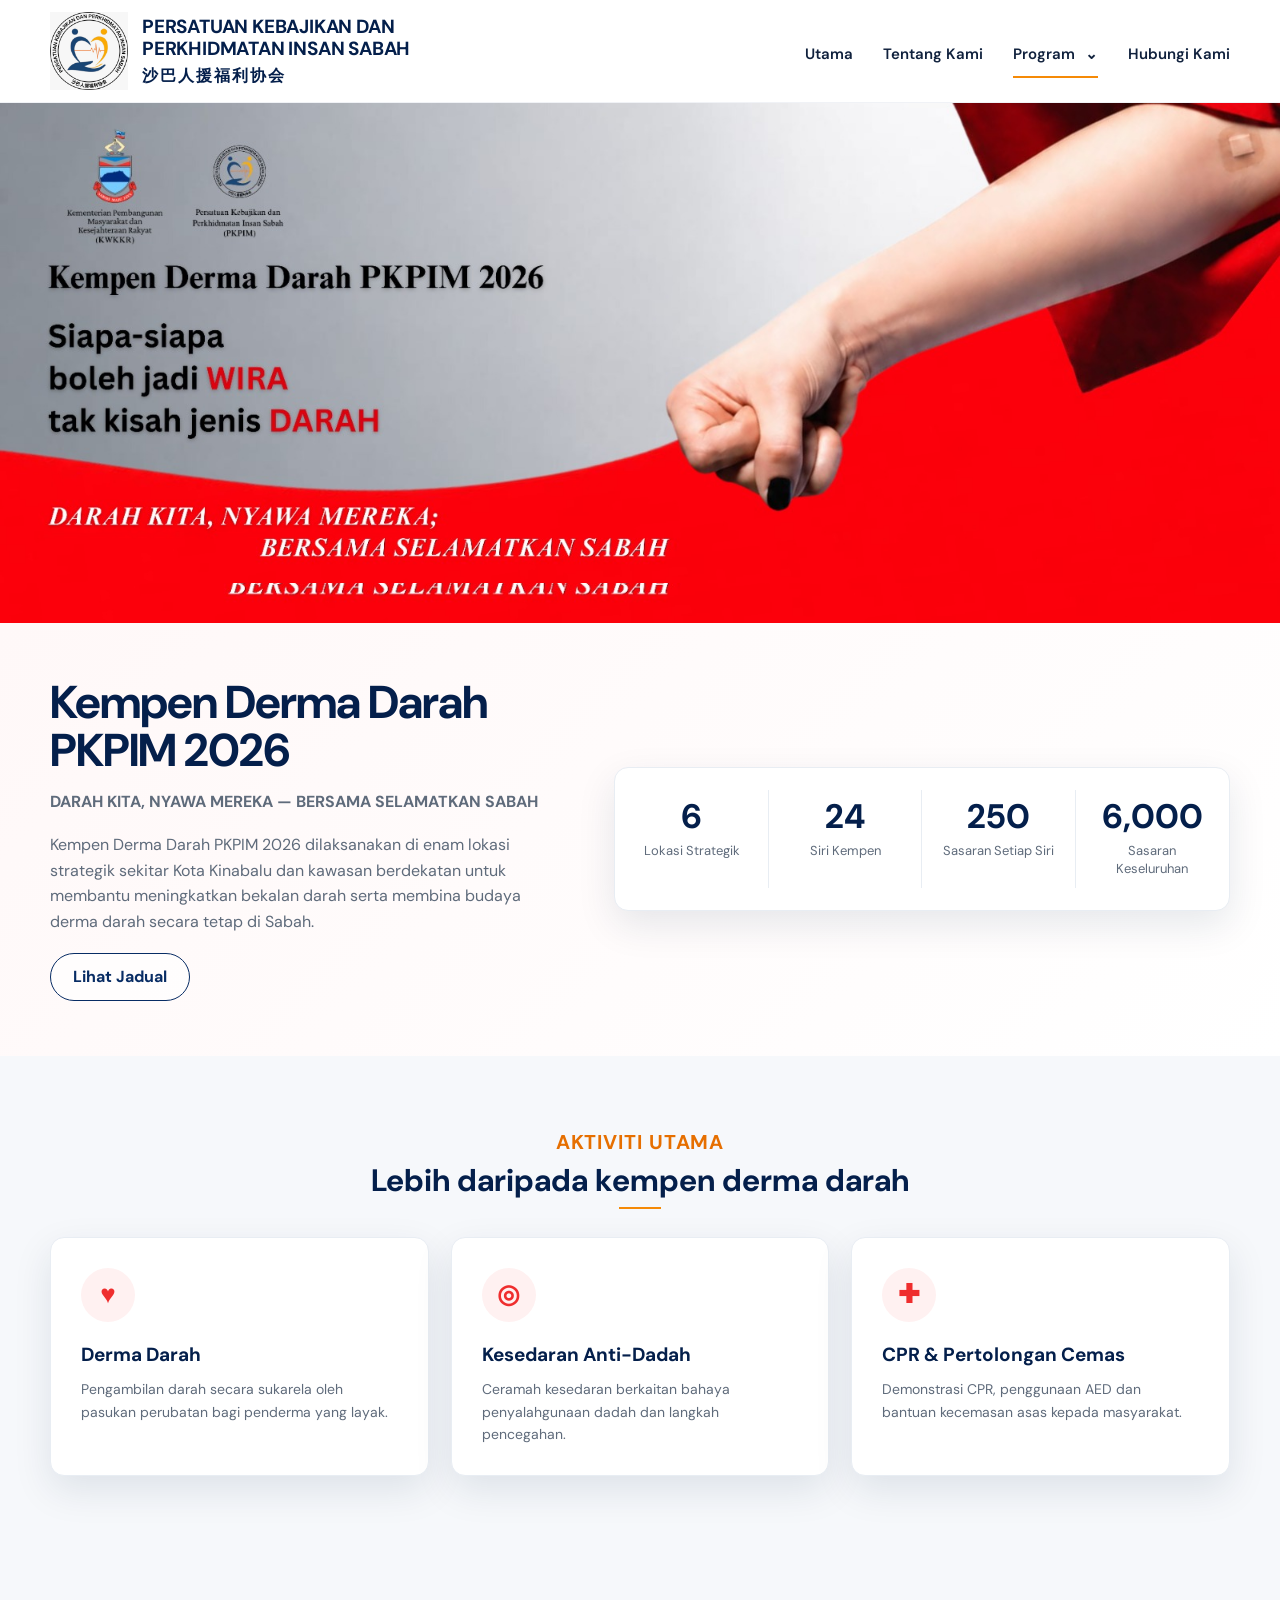
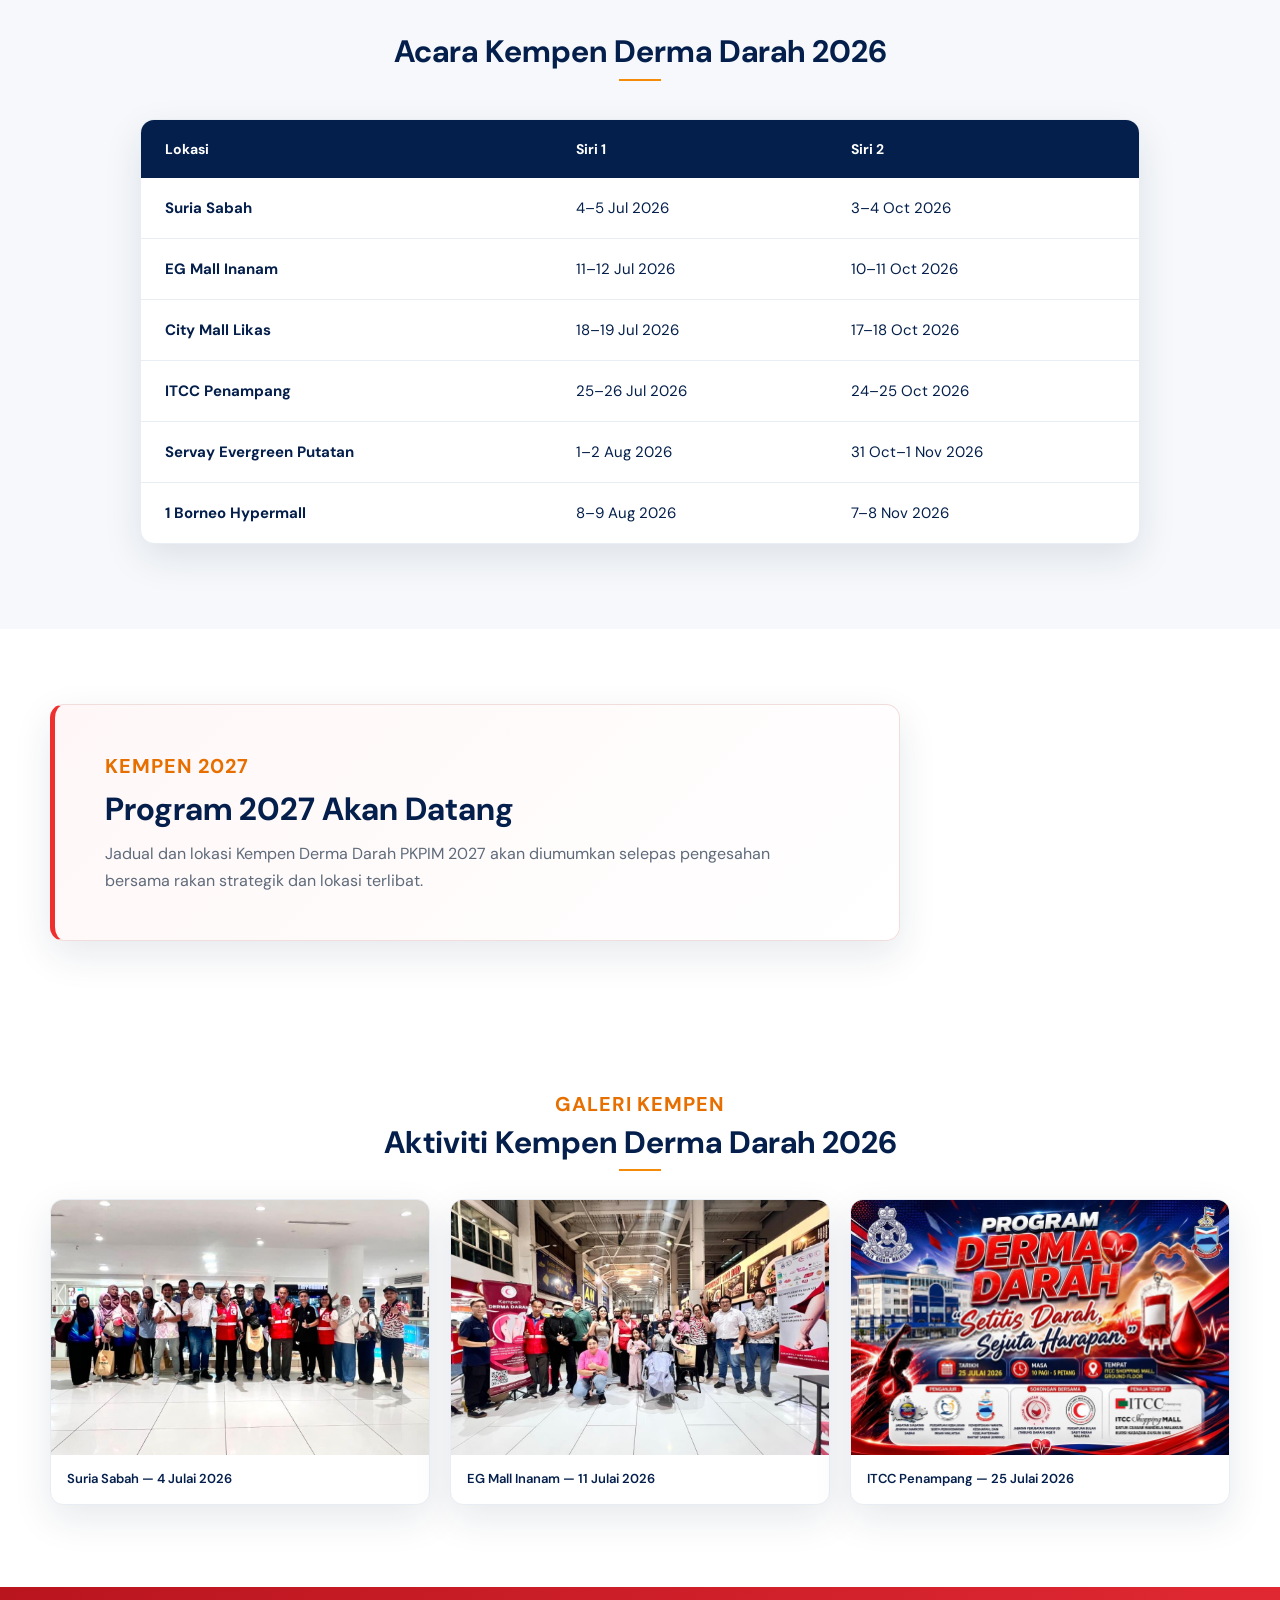
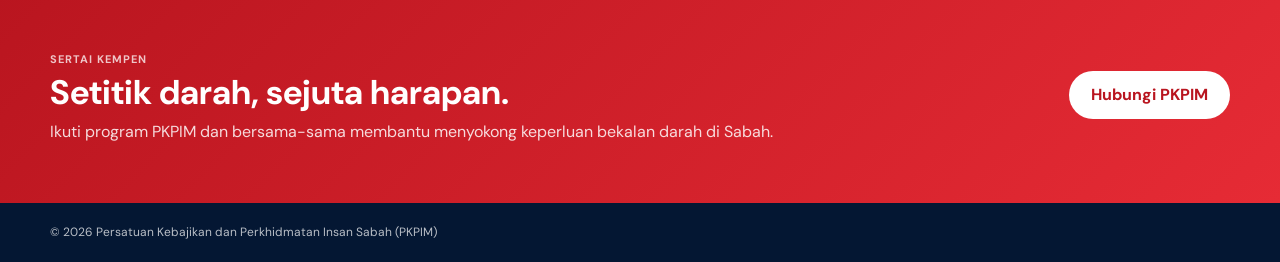
==== commit 7d5f2e76: "modify the blood page for mobile user to have better visibility" ====
--- a/blood-donation.html
+++ b/blood-donation.html
@@ -1,18 +1,24 @@
 <!DOCTYPE html>
 <html lang="ms">
+
 <head>
   <meta charset="UTF-8" />
   <meta name="viewport" content="width=device-width, initial-scale=1.0" />
 
   <meta
     name="description"
-    content="Kempen Derma Darah PKPIM 2027 oleh Persatuan Kebajikan dan Perkhidmatan Insan Sabah."
+    content="Kempen Derma Darah PKPIM oleh Persatuan Kebajikan dan Perkhidmatan Insan Sabah."
   />
 
   <title>Kempen Derma Darah | PKPIM</title>
 
   <link rel="preconnect" href="https://fonts.googleapis.com" />
-  <link rel="preconnect" href="https://fonts.gstatic.com" crossorigin />
+
+  <link
+    rel="preconnect"
+    href="https://fonts.gstatic.com"
+    crossorigin
+  />
 
   <link
     href="https://fonts.googleapis.com/css2?family=DM+Sans:wght@400;500;600;700&display=swap"
@@ -22,26 +28,46 @@
   <link rel="stylesheet" href="style.css" />
 </head>
 
+
 <body>
 
+  <!-- =========================
+       HEADER
+       ========================= -->
+
   <header class="site-header" id="top">
-    <nav class="navbar container" aria-label="Navigasi utama">
-
-      <a class="brand" href="index.html" aria-label="PKPIM halaman utama">
+
+    <nav
+      class="navbar container"
+      aria-label="Navigasi utama"
+    >
+
+      <a
+        class="brand"
+        href="index.html"
+        aria-label="PKPIM halaman utama"
+      >
+
         <img
           src="assets/pkpim-logo.png"
           alt="Logo Persatuan Kebajikan dan Perkhidmatan Insan Sabah"
         />
 
         <span class="brand-copy">
+
           <strong>
             PERSATUAN KEBAJIKAN DAN<br />
             PERKHIDMATAN INSAN SABAH
           </strong>
 
-          <small>沙巴人援福利协会</small>
+          <small>
+            沙巴人援福利协会
+          </small>
+
         </span>
+
       </a>
+
 
       <button
         class="menu-toggle"
@@ -50,16 +76,27 @@
         aria-controls="nav-menu"
         aria-label="Buka menu"
       >
+
         <span></span>
         <span></span>
         <span></span>
+
       </button>
 
-      <div class="nav-menu" id="nav-menu">
-
-        <a href="index.html">Utama</a>
-
-        <a href="index.html#tentang">Tentang Kami</a>
+
+      <div
+        class="nav-menu"
+        id="nav-menu"
+      >
+
+        <a href="index.html">
+          Utama
+        </a>
+
+        <a href="index.html#tentang">
+          Tentang Kami
+        </a>
+
 
         <div class="dropdown">
 
@@ -68,9 +105,15 @@
             type="button"
             aria-expanded="false"
           >
+
             Program
-            <span class="chevron">⌄</span>
+
+            <span class="chevron">
+              ⌄
+            </span>
+
           </button>
+
 
           <div class="dropdown-menu">
 
@@ -90,88 +133,156 @@
             </a>
 
           </div>
-        </div>
+
+        </div>
+
 
         <a href="index.html#hubungi">
           Hubungi Kami
         </a>
 
       </div>
+
     </nav>
+
   </header>
 
 
   <main>
+
 
     <!-- =========================
          BLOOD DONATION POSTER
          ========================= -->
 
     <section class="blood-hero">
-      <div class="blood-hero-image"></div>
+
+      <div class="blood-hero-image">
+
+        <img
+          src="assets/blood-donation-poster.jpg"
+          alt="Poster Kempen Derma Darah PKPIM 2026"
+        />
+
+      </div>
+
     </section>
 
 
+
     <!-- =========================
-         BLOOD DONATION INTRO
+         BLOOD INTRO
          ========================= -->
 
     <section class="blood-intro">
-  <div class="container blood-intro-grid">
-
-    <div class="blood-hero-copy">
-      <span class="blood-kicker"></span>
-
-      <h1>
-        Kempen Derma Darah<br />
-        PKPIM 2026
-      </h1>
-
-      <p class="blood-tagline">
-        DARAH KITA, NYAWA MEREKA — BERSAMA SELAMATKAN SABAH
-      </p>
-
-      <p>
-        Kempen Derma Darah PKPIM 2026 dilaksanakan di enam lokasi strategik
-        sekitar Kota Kinabalu dan kawasan berdekatan untuk membantu meningkatkan
-        bekalan darah serta membina budaya derma darah secara tetap di Sabah.
-      </p>
-
-      <div class="hero-actions">
-
-        <a class="btn btn-outline" href="#jadual-2026">
-          Lihat Jadual
-        </a>
+
+      <div class="container blood-intro-grid">
+
+
+        <div class="blood-hero-copy">
+
+          <h1>
+            Kempen Derma Darah<br />
+            PKPIM 2026
+          </h1>
+
+
+          <p class="blood-tagline">
+
+            DARAH KITA, NYAWA MEREKA —
+            BERSAMA SELAMATKAN SABAH
+
+          </p>
+
+
+          <p>
+
+            Kempen Derma Darah PKPIM 2026 dilaksanakan
+            di enam lokasi strategik sekitar Kota Kinabalu
+            dan kawasan berdekatan untuk membantu
+            meningkatkan bekalan darah serta membina
+            budaya derma darah secara tetap di Sabah.
+
+          </p>
+
+
+          <div class="hero-actions">
+
+            <a
+              class="btn btn-outline"
+              href="#jadual-2026"
+            >
+              Lihat Jadual
+            </a>
+
+          </div>
+
+        </div>
+
+
+
+        <!-- STATISTICS -->
+
+        <div class="blood-stats-card">
+
+          <div>
+
+            <strong>
+              6
+            </strong>
+
+            <span>
+              Lokasi Strategik
+            </span>
+
+          </div>
+
+
+          <div>
+
+            <strong>
+              24
+            </strong>
+
+            <span>
+              Siri Kempen
+            </span>
+
+          </div>
+
+
+          <div>
+
+            <strong>
+              250
+            </strong>
+
+            <span>
+              Sasaran Setiap Siri
+            </span>
+
+          </div>
+
+
+          <div>
+
+            <strong>
+              6,000
+            </strong>
+
+            <span>
+              Sasaran Keseluruhan
+            </span>
+
+          </div>
+
+        </div>
+
+
       </div>
-    </div>
-
-
-    <div class="blood-stats-card">
-
-      <div>
-        <strong>6</strong>
-        <span>Lokasi Strategik</span>
-      </div>
-
-      <div>
-        <strong>24</strong>
-        <span>Siri Kempen</span>
-      </div>
-
-      <div>
-        <strong>250</strong>
-        <span>Sasaran Setiap Siri</span>
-      </div>
-
-      <div>
-        <strong>6,000</strong>
-        <span>Sasaran Keseluruhan</span>
-      </div>
-
-    </div>
-
-  </div>
-</section>
+
+    </section>
+
 
 
     <!-- =========================
@@ -182,6 +293,7 @@
 
       <div class="container">
 
+
         <div class="section-title center">
 
           <span>
@@ -197,7 +309,9 @@
         </div>
 
 
+
         <div class="blood-card-grid">
+
 
           <article class="blood-info-card">
 
@@ -210,11 +324,15 @@
             </h3>
 
             <p>
-              Pengambilan darah secara sukarela oleh pasukan
-              perubatan bagi penderma yang layak.
+
+              Pengambilan darah secara sukarela
+              oleh pasukan perubatan bagi penderma
+              yang layak.
+
             </p>
 
           </article>
+
 
 
           <article class="blood-info-card">
@@ -228,11 +346,15 @@
             </h3>
 
             <p>
-              Ceramah kesedaran berkaitan bahaya penyalahgunaan dadah
-              dan langkah pencegahan.
+
+              Ceramah kesedaran berkaitan bahaya
+              penyalahgunaan dadah dan langkah
+              pencegahan.
+
             </p>
 
           </article>
+
 
 
           <article class="blood-info-card">
@@ -246,117 +368,238 @@
             </h3>
 
             <p>
-              Demonstrasi CPR, penggunaan AED dan bantuan kecemasan
-              asas kepada masyarakat.
+
+              Demonstrasi CPR, penggunaan AED
+              dan bantuan kecemasan asas kepada
+              masyarakat.
+
             </p>
 
           </article>
 
+
         </div>
 
       </div>
 
     </section>
 
+
+
     <!-- =========================
-         Schedule of the Event
+         2026 SCHEDULE
          ========================= -->
 
-    <section class="blood-schedule" id="jadual-2026">
-  <div class="container">
-
-    <div class="section-title center">
-      <h2>Acara Kempen Derma Darah 2026</h2>
-      <i></i>
-    </div>
-
-    <div class="blood-table-wrap">
-
-      <table class="blood-event-table">
-
-        <thead>
-          <tr>
-            <th>Lokasi</th>
-            <th>Siri 1</th>
-            <th>Siri 2</th>
-          </tr>
-        </thead>
-
-        <tbody>
-
-          <tr>
-            <td>Suria Sabah</td>
-            <td>4–5 Jul 2026</td>
-            <td>3–4 Oct 2026</td>
-          </tr>
-
-          <tr>
-            <td>EG Mall Inanam</td>
-            <td>11–12 Jul 2026</td>
-            <td>10–11 Oct 2026</td>
-          </tr>
-
-          <tr>
-            <td>City Mall Likas</td>
-            <td>18–19 Jul 2026</td>
-            <td>17–18 Oct 2026</td>
-          </tr>
-
-          <tr>
-            <td>ITCC Penampang</td>
-            <td>25–26 Jul 2026</td>
-            <td>24–25 Oct 2026</td>
-          </tr>
-
-          <tr>
-            <td>Servay Evergreen Putatan</td>
-            <td>1–2 Aug 2026</td>
-            <td>31 Oct–1 Nov 2026</td>
-          </tr>
-
-          <tr>
-            <td>1 Borneo Hypermall</td>
-            <td>8–9 Aug 2026</td>
-            <td>7–8 Nov 2026</td>
-          </tr>
-
-        </tbody>
-
-      </table>
-
-    </div>
-
-  </div>
-</section>
-
-
-<!-- 2027 -->
-
-<section class="blood-coming-soon">
-
-  <div class="container">
-
-    <div class="blood-coming-soon-inner">
-
-      <span class="section-kicker">
-        KEMPEN 2027
-      </span>
-
-      <h2>
-        Program 2027 Akan Datang
-      </h2>
-
-      <p>
-        Jadual dan lokasi Kempen Derma Darah PKPIM 2027 akan
-        diumumkan selepas pengesahan bersama rakan strategik
-        dan lokasi terlibat.
-      </p>
-
-    </div>
-
-  </div>
-
-</section>
+    <section
+      class="blood-schedule"
+      id="jadual-2026"
+    >
+
+      <div class="container">
+
+
+        <div class="section-title center">
+
+          <h2>
+            Acara Kempen Derma Darah 2026
+          </h2>
+
+          <i></i>
+
+        </div>
+
+
+
+        <div class="blood-table-wrap">
+
+          <table class="blood-event-table">
+
+
+            <thead>
+
+              <tr>
+
+                <th>
+                  Lokasi
+                </th>
+
+                <th>
+                  Siri 1
+                </th>
+
+                <th>
+                  Siri 2
+                </th>
+
+              </tr>
+
+            </thead>
+
+
+
+            <tbody>
+
+
+              <tr>
+
+                <td>
+                  Suria Sabah
+                </td>
+
+                <td>
+                  4–5 Jul 2026
+                </td>
+
+                <td>
+                  3–4 Oct 2026
+                </td>
+
+              </tr>
+
+
+
+              <tr>
+
+                <td>
+                  EG Mall Inanam
+                </td>
+
+                <td>
+                  11–12 Jul 2026
+                </td>
+
+                <td>
+                  10–11 Oct 2026
+                </td>
+
+              </tr>
+
+
+
+              <tr>
+
+                <td>
+                  City Mall Likas
+                </td>
+
+                <td>
+                  18–19 Jul 2026
+                </td>
+
+                <td>
+                  17–18 Oct 2026
+                </td>
+
+              </tr>
+
+
+
+              <tr>
+
+                <td>
+                  ITCC Penampang
+                </td>
+
+                <td>
+                  25–26 Jul 2026
+                </td>
+
+                <td>
+                  24–25 Oct 2026
+                </td>
+
+              </tr>
+
+
+
+              <tr>
+
+                <td>
+                  Servay Evergreen Putatan
+                </td>
+
+                <td>
+                  1–2 Aug 2026
+                </td>
+
+                <td>
+                  31 Oct–1 Nov 2026
+                </td>
+
+              </tr>
+
+
+
+              <tr>
+
+                <td>
+                  1 Borneo Hypermall
+                </td>
+
+                <td>
+                  8–9 Aug 2026
+                </td>
+
+                <td>
+                  7–8 Nov 2026
+                </td>
+
+              </tr>
+
+
+            </tbody>
+
+          </table>
+
+        </div>
+
+      </div>
+
+    </section>
+
+
+
+    <!-- =========================
+         2027 COMING SOON
+         ========================= -->
+
+    <section class="blood-coming-soon">
+
+      <div class="container">
+
+        <div class="blood-coming-soon-inner">
+
+
+          <span class="section-kicker">
+
+            KEMPEN 2027
+
+          </span>
+
+
+          <h2>
+
+            Program 2027 Akan Datang
+
+          </h2>
+
+
+          <p>
+
+            Jadual dan lokasi Kempen Derma Darah
+            PKPIM 2027 akan diumumkan selepas
+            pengesahan bersama rakan strategik dan
+            lokasi terlibat.
+
+          </p>
+
+
+        </div>
+
+      </div>
+
+    </section>
+
 
 
     <!-- =========================
@@ -370,6 +613,7 @@
 
       <div class="container">
 
+
         <div class="section-title center">
 
           <span>
@@ -385,13 +629,15 @@
         </div>
 
 
+
         <div class="blood-gallery-grid">
+
 
           <figure>
 
             <img
               src="assets/blood-suriasabah.jpg"
-              alt="Aktiviti kempen derma darah PKPIM di Suria Sabah"
+              alt="Aktiviti Kempen Derma Darah PKPIM di Suria Sabah"
             />
 
             <figcaption>
@@ -401,11 +647,12 @@
           </figure>
 
 
+
           <figure>
 
             <img
               src="assets/blood-egmall.jpg"
-              alt="Aktiviti kempen derma darah PKPIM di EG Mall Inanam"
+              alt="Aktiviti Kempen Derma Darah PKPIM di EG Mall Inanam"
             />
 
             <figcaption>
@@ -415,11 +662,12 @@
           </figure>
 
 
+
           <figure>
 
             <img
               src="assets/blood-itcc.jpg"
-              alt="Aktiviti kempen derma darah PKPIM di ITCC Penampang"
+              alt="Aktiviti Kempen Derma Darah PKPIM di ITCC Penampang"
             />
 
             <figcaption>
@@ -428,11 +676,13 @@
 
           </figure>
 
+
         </div>
 
       </div>
 
     </section>
+
 
 
     <!-- =========================
@@ -443,6 +693,7 @@
 
       <div class="container blood-cta-inner">
 
+
         <div>
 
           <span>
@@ -454,38 +705,53 @@
           </h2>
 
           <p>
-            Ikuti program PKPIM dan bersama-sama membantu menyokong
-            keperluan bekalan darah di Sabah.
+
+            Ikuti program PKPIM dan bersama-sama
+            membantu menyokong keperluan bekalan
+            darah di Sabah.
+
           </p>
 
         </div>
+
 
 
         <a
           class="btn blood-white-btn"
           href="index.html#hubungi"
         >
+
           Hubungi PKPIM
+
         </a>
 
+
       </div>
 
     </section>
 
+
   </main>
 
 
+
+  <!-- =========================
+       FOOTER
+       ========================= -->
+
   <footer class="footer">
 
     <div class="container footer-row">
 
       <span>
+
         ©
         <span id="year"></span>
-        Persatuan Kebajikan dan Perkhidmatan Insan Sabah (PKPIM)
+        Persatuan Kebajikan dan Perkhidmatan
+        Insan Sabah (PKPIM)
+
       </span>
 
-
     </div>
 
   </footer>
@@ -493,5 +759,7 @@
 
   <script src="script.js"></script>
 
+
 </body>
+
 </html>
